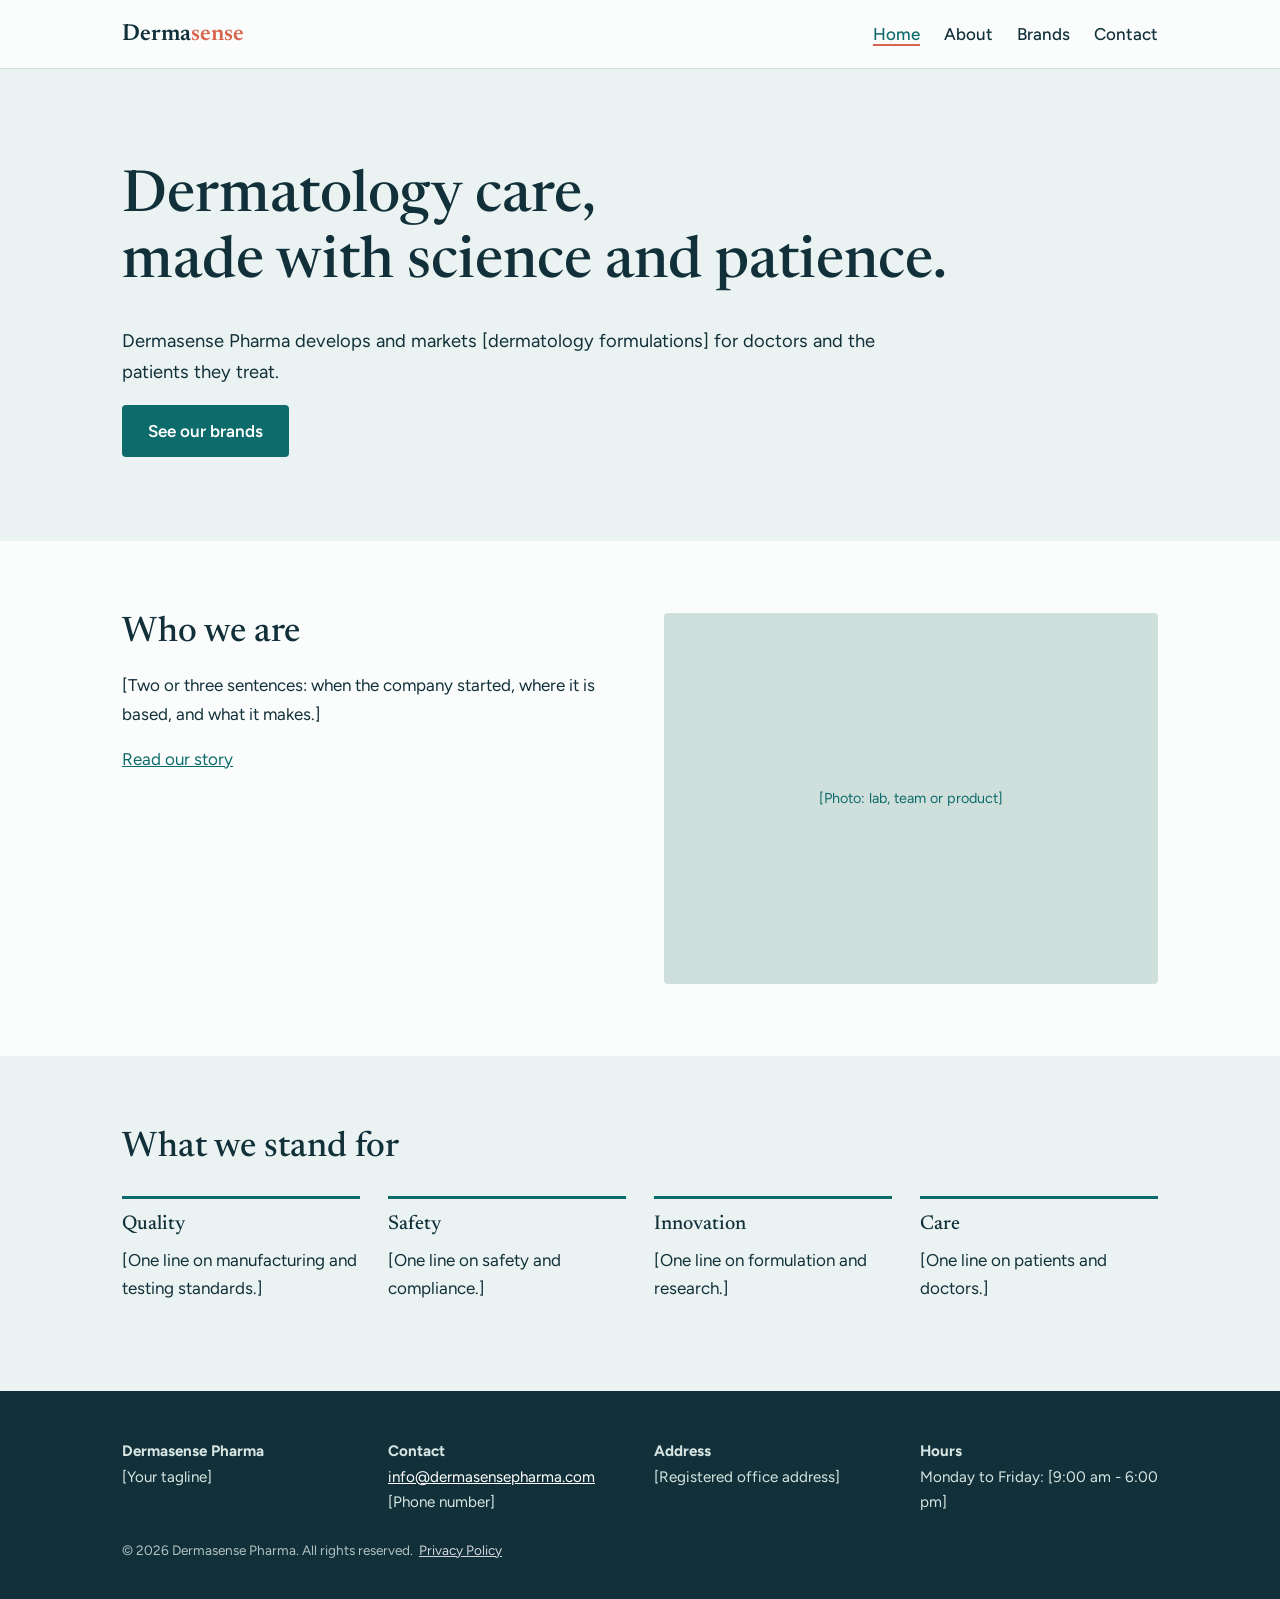
==== index.html @ 573aab42 "Add files via upload" ====
<!DOCTYPE html>
<html lang="en"><head><meta charset="utf-8">
<meta name="viewport" content="width=device-width,initial-scale=1">
<title>Dermatology formulations you can trust | Dermasense Pharma</title>
<meta name="description" content="Dermasense Pharma develops dermatology formulations with a focus on quality, safety and patient care.">
<link rel="canonical" href="https://dermasensepharma.com/index.html">
<link rel="preconnect" href="https://fonts.googleapis.com"><link rel="preconnect" href="https://fonts.gstatic.com" crossorigin>
<link href="https://fonts.googleapis.com/css2?family=Figtree:wght@400;500;600&family=Newsreader:wght@400;500&display=swap" rel="stylesheet">
<link rel="stylesheet" href="style.css"></head><body>
<header><div class="wrap"><a class="logo" href="index.html">Derma<span>sense</span></a>
<nav><a href="index.html" class="on">Home</a><a href="about.html">About</a><a href="brands.html">Brands</a><a href="contact.html">Contact</a></nav></div></header>
<main>
<section class="hero"><div class="wrap"><h1>Dermatology care,<br>made with science and patience.</h1><p>Dermasense Pharma develops and markets [dermatology formulations] for doctors and the patients they treat.</p><a class="btn" href="brands.html">See our brands</a></div></section>
<section><div class="wrap split"><div><h2>Who we are</h2><p>[Two or three sentences: when the company started, where it is based, and what it makes.]</p><p><a href="about.html">Read our story</a></p></div><div class="ph">[Photo: lab, team or product]</div></div></section>
<section class="alt"><div class="wrap"><h2>What we stand for</h2><div class="grid"><div><h3>Quality</h3><p>[One line on manufacturing and testing standards.]</p></div><div><h3>Safety</h3><p>[One line on safety and compliance.]</p></div><div><h3>Innovation</h3><p>[One line on formulation and research.]</p></div><div><h3>Care</h3><p>[One line on patients and doctors.]</p></div></div></div></section>
</main>
<footer><div class="wrap"><div class="grid">
<div><strong>Dermasense Pharma</strong><br>[Your tagline]</div>
<div><strong>Contact</strong><br><a href="mailto:info@dermasensepharma.com">info@dermasensepharma.com</a><br>[Phone number]</div>
<div><strong>Address</strong><br>[Registered office address]</div>
<div><strong>Hours</strong><br>Monday to Friday: [9:00 am - 6:00 pm]</div></div>
<p class="small">&copy; 2026 Dermasense Pharma. All rights reserved. &nbsp;<a href="privacy.html">Privacy Policy</a></p></div></footer>
</body></html>
---- style.css ----
:root{--ink:#12303a;--teal:#0e6b6b;--mist:#eaf3f1;--paper:#fbfdfc;--coral:#d9644f;--line:#cfe0dc}
*{box-sizing:border-box}html{scroll-behavior:smooth}
body{margin:0;font:17px/1.65 Figtree,system-ui,sans-serif;color:var(--ink);background:var(--paper)}
h1,h2,h3{font-family:Newsreader,Georgia,serif;line-height:1.15;margin:0 0 .5em;font-weight:500}
h1{font-size:clamp(2.2rem,5vw,3.6rem)}h2{font-size:clamp(1.6rem,3vw,2.2rem)}h3{font-size:1.25rem}
a{color:var(--teal)}p{max-width:68ch;margin:0 0 1em}
.wrap{max-width:1080px;margin:auto;padding:0 22px}
header{position:sticky;top:0;background:rgba(251,253,252,.94);backdrop-filter:blur(8px);border-bottom:1px solid var(--line);z-index:5}
header .wrap{display:flex;justify-content:space-between;align-items:center;height:68px}
.logo{font:600 1.45rem Newsreader,serif;color:var(--ink);text-decoration:none}.logo span{color:var(--coral)}
nav a{margin-left:24px;text-decoration:none;color:var(--ink);font-weight:500}
nav a:hover,nav a.on{color:var(--teal);border-bottom:2px solid var(--coral)}
.hero{background:var(--mist);padding:96px 0 84px}
.hero p{font-size:1.15rem}
.btn{display:inline-block;background:var(--teal);color:#fff;padding:12px 26px;border-radius:4px;text-decoration:none;font-weight:600;border:0;font:inherit;font-weight:600;cursor:pointer}
.btn:hover{background:var(--ink)}
section{padding:72px 0}section.alt{background:var(--mist)}
.grid{display:grid;grid-template-columns:repeat(auto-fit,minmax(230px,1fr));gap:28px;margin-top:28px}
.grid>div{border-top:3px solid var(--teal);padding-top:14px}
.split{display:grid;grid-template-columns:1fr 1fr;gap:48px;align-items:start}
.ph{background:var(--line);aspect-ratio:4/3;display:grid;place-items:center;color:var(--teal);font-size:.9rem;border-radius:4px}
form{display:grid;gap:14px;max-width:520px}
input,textarea{font:inherit;padding:11px;border:1px solid var(--line);border-radius:4px;width:100%}
:focus-visible{outline:3px solid var(--coral);outline-offset:2px}
footer{background:var(--ink);color:#d7e6e2;padding:48px 0 24px;font-size:.95rem}
footer a{color:#fff}footer .grid{margin:0 0 24px}footer .grid>div{border-top:0;padding:0}
.small{font-size:.85rem;opacity:.8}
@media(max-width:760px){.split{grid-template-columns:1fr}nav a{margin-left:14px;font-size:.95rem}.logo{font-size:1.2rem}header .wrap{height:auto;padding:12px 22px;flex-wrap:wrap}}
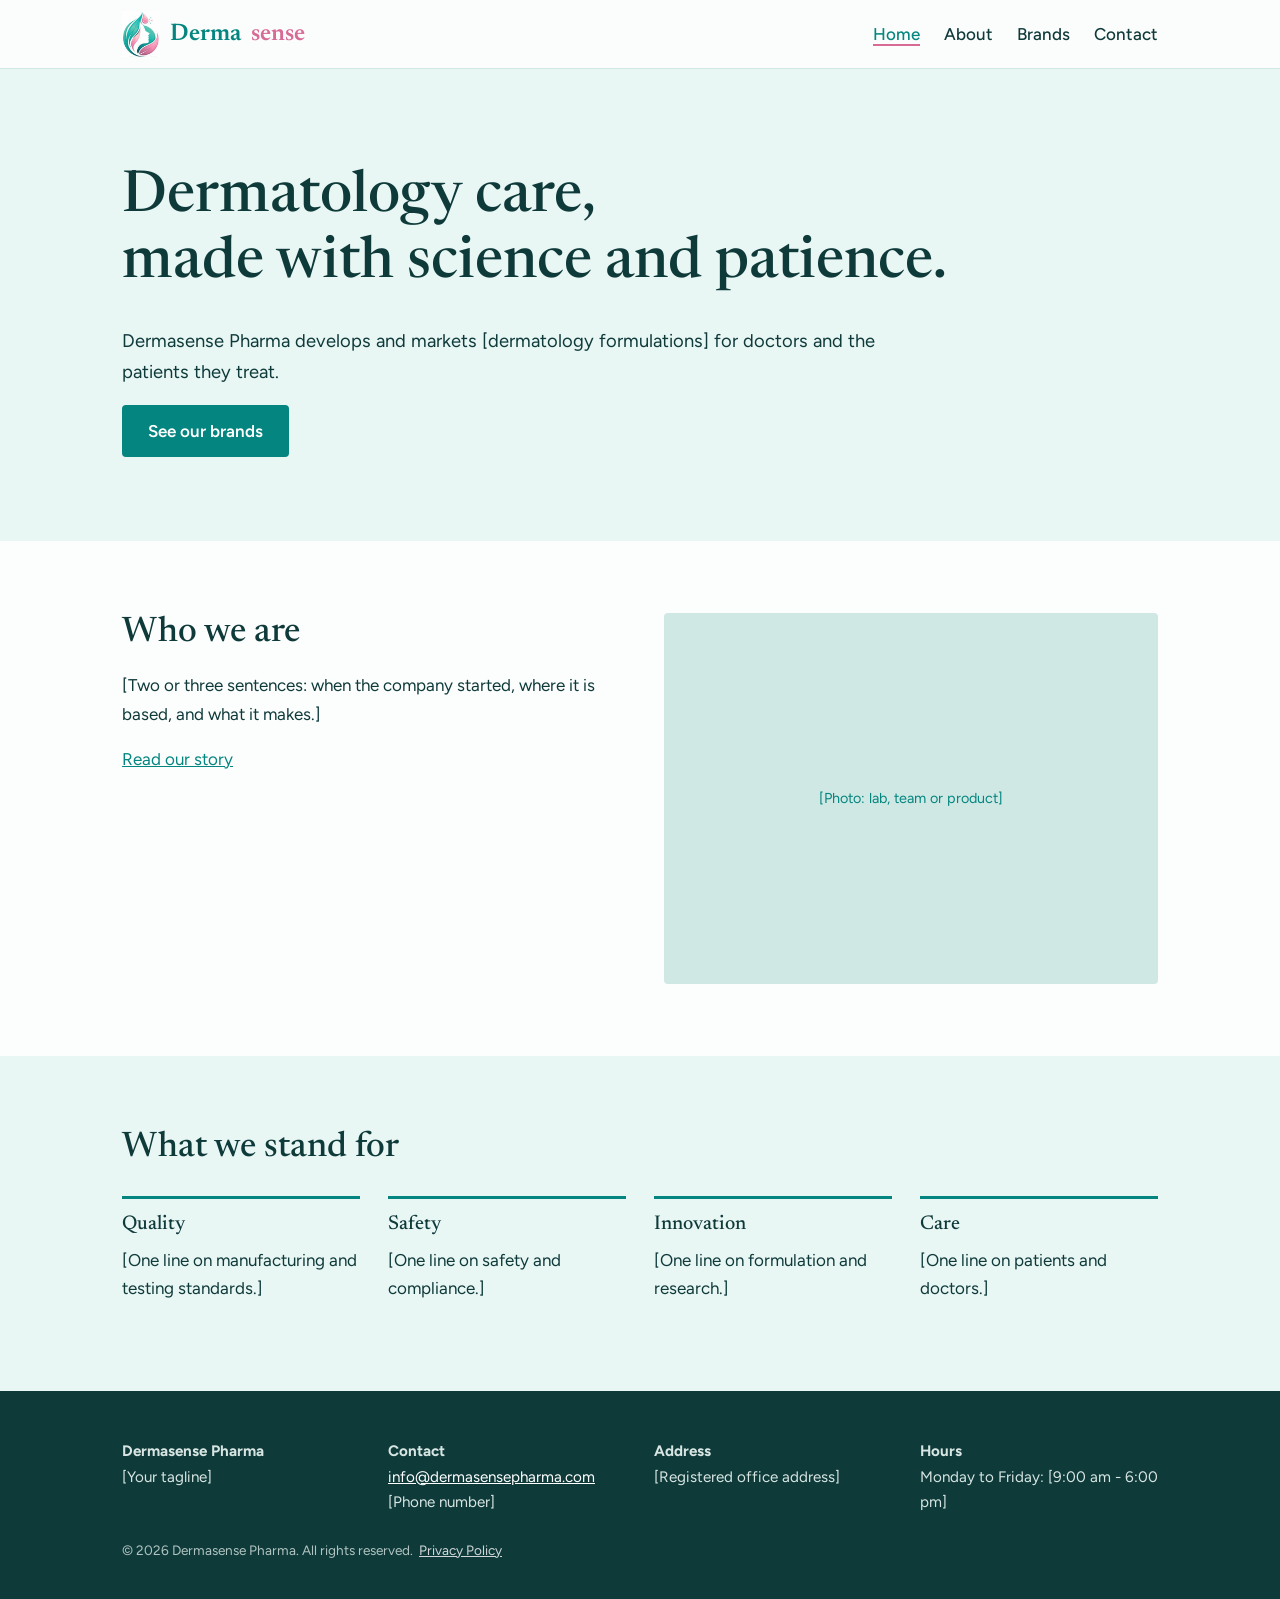
==== commit 9b6ab6d4: "Add files via upload" ====
--- a/index.html
+++ b/index.html
@@ -6,8 +6,8 @@
 <link rel="canonical" href="https://dermasensepharma.com/index.html">
 <link rel="preconnect" href="https://fonts.googleapis.com"><link rel="preconnect" href="https://fonts.gstatic.com" crossorigin>
 <link href="https://fonts.googleapis.com/css2?family=Figtree:wght@400;500;600&family=Newsreader:wght@400;500&display=swap" rel="stylesheet">
-<link rel="stylesheet" href="style.css"></head><body>
-<header><div class="wrap"><a class="logo" href="index.html">Derma<span>sense</span></a>
+<link rel="icon" type="image/png" href="favicon.png"><link rel="stylesheet" href="style.css"></head><body>
+<header><div class="wrap"><a class="logo" href="index.html"><img src="emblem.png" alt="">Derma<span>sense</span></a>
 <nav><a href="index.html" class="on">Home</a><a href="about.html">About</a><a href="brands.html">Brands</a><a href="contact.html">Contact</a></nav></div></header>
 <main>
 <section class="hero"><div class="wrap"><h1>Dermatology care,<br>made with science and patience.</h1><p>Dermasense Pharma develops and markets [dermatology formulations] for doctors and the patients they treat.</p><a class="btn" href="brands.html">See our brands</a></div></section>
--- a/style.css
+++ b/style.css
@@ -1,4 +1,4 @@
-:root{--ink:#12303a;--teal:#0e6b6b;--mist:#eaf3f1;--paper:#fbfdfc;--coral:#d9644f;--line:#cfe0dc}
+:root{--ink:#0f3a3a;--teal:#04857f;--mist:#e8f6f4;--paper:#fcfefd;--coral:#d86a96;--line:#cfe8e4}
 *{box-sizing:border-box}html{scroll-behavior:smooth}
 body{margin:0;font:17px/1.65 Figtree,system-ui,sans-serif;color:var(--ink);background:var(--paper)}
 h1,h2,h3{font-family:Newsreader,Georgia,serif;line-height:1.15;margin:0 0 .5em;font-weight:500}
@@ -7,7 +7,7 @@
 .wrap{max-width:1080px;margin:auto;padding:0 22px}
 header{position:sticky;top:0;background:rgba(251,253,252,.94);backdrop-filter:blur(8px);border-bottom:1px solid var(--line);z-index:5}
 header .wrap{display:flex;justify-content:space-between;align-items:center;height:68px}
-.logo{font:600 1.45rem Newsreader,serif;color:var(--ink);text-decoration:none}.logo span{color:var(--coral)}
+.logo{display:flex;align-items:center;gap:10px;font:600 1.5rem Newsreader,serif;color:var(--teal);text-decoration:none}.logo span{color:var(--coral)}.logo img{height:46px;width:auto}
 nav a{margin-left:24px;text-decoration:none;color:var(--ink);font-weight:500}
 nav a:hover,nav a.on{color:var(--teal);border-bottom:2px solid var(--coral)}
 .hero{background:var(--mist);padding:96px 0 84px}
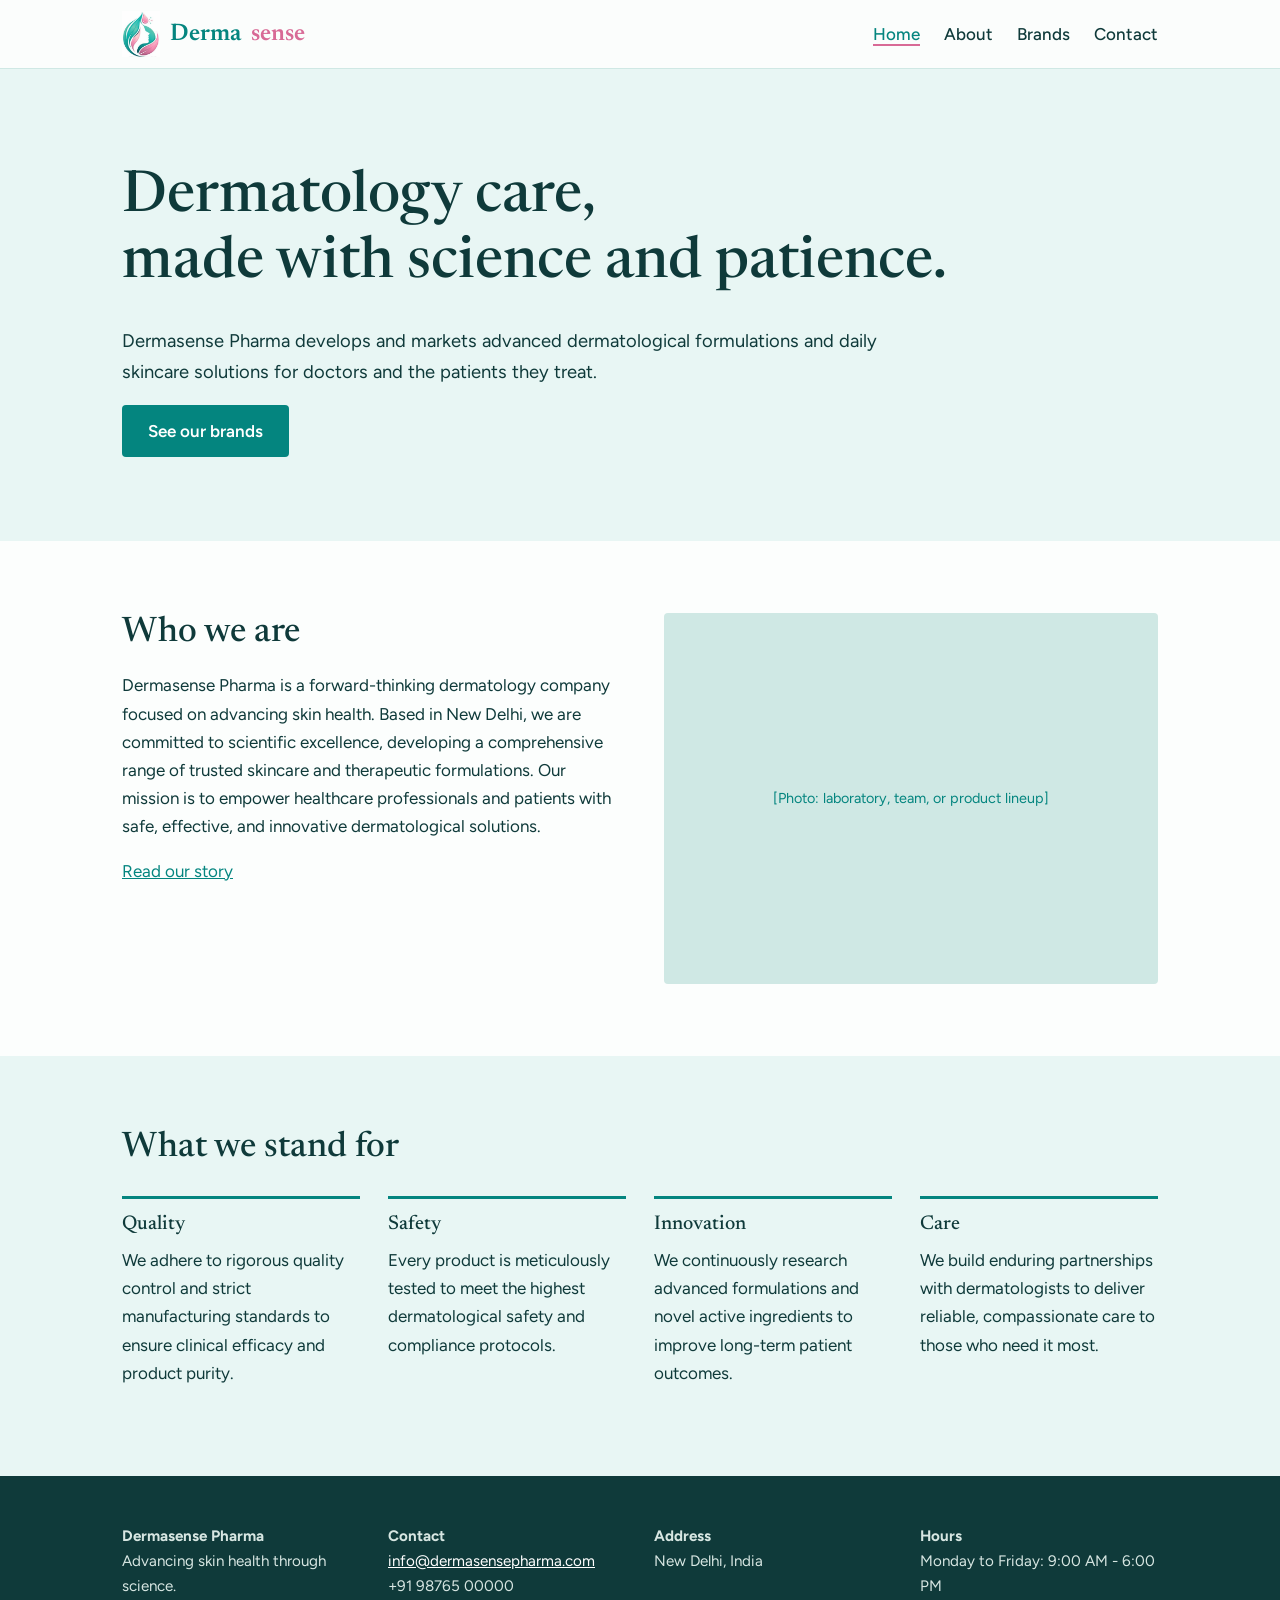
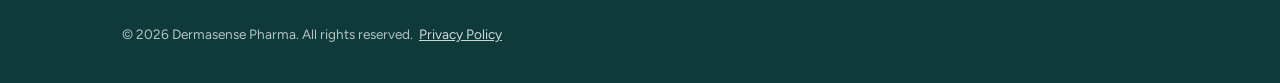
==== commit aeb4f98a: "Update index.html" ====
--- a/index.html
+++ b/index.html
@@ -10,14 +10,14 @@
 <header><div class="wrap"><a class="logo" href="index.html"><img src="emblem.png" alt="">Derma<span>sense</span></a>
 <nav><a href="index.html" class="on">Home</a><a href="about.html">About</a><a href="brands.html">Brands</a><a href="contact.html">Contact</a></nav></div></header>
 <main>
-<section class="hero"><div class="wrap"><h1>Dermatology care,<br>made with science and patience.</h1><p>Dermasense Pharma develops and markets [dermatology formulations] for doctors and the patients they treat.</p><a class="btn" href="brands.html">See our brands</a></div></section>
-<section><div class="wrap split"><div><h2>Who we are</h2><p>[Two or three sentences: when the company started, where it is based, and what it makes.]</p><p><a href="about.html">Read our story</a></p></div><div class="ph">[Photo: lab, team or product]</div></div></section>
-<section class="alt"><div class="wrap"><h2>What we stand for</h2><div class="grid"><div><h3>Quality</h3><p>[One line on manufacturing and testing standards.]</p></div><div><h3>Safety</h3><p>[One line on safety and compliance.]</p></div><div><h3>Innovation</h3><p>[One line on formulation and research.]</p></div><div><h3>Care</h3><p>[One line on patients and doctors.]</p></div></div></div></section>
+<section class="hero"><div class="wrap"><h1>Dermatology care,<br>made with science and patience.</h1><p>Dermasense Pharma develops and markets advanced dermatological formulations and daily skincare solutions for doctors and the patients they treat.</p><a class="btn" href="brands.html">See our brands</a></div></section>
+<section><div class="wrap split"><div><h2>Who we are</h2><p>Dermasense Pharma is a forward-thinking dermatology company focused on advancing skin health. Based in New Delhi, we are committed to scientific excellence, developing a comprehensive range of trusted skincare and therapeutic formulations. Our mission is to empower healthcare professionals and patients with safe, effective, and innovative dermatological solutions.</p><p><a href="about.html">Read our story</a></p></div><div class="ph">[Photo: laboratory, team, or product lineup]</div></div></section>
+<section class="alt"><div class="wrap"><h2>What we stand for</h2><div class="grid"><div><h3>Quality</h3><p>We adhere to rigorous quality control and strict manufacturing standards to ensure clinical efficacy and product purity.</p></div><div><h3>Safety</h3><p>Every product is meticulously tested to meet the highest dermatological safety and compliance protocols.</p></div><div><h3>Innovation</h3><p>We continuously research advanced formulations and novel active ingredients to improve long-term patient outcomes.</p></div><div><h3>Care</h3><p>We build enduring partnerships with dermatologists to deliver reliable, compassionate care to those who need it most.</p></div></div></div></section>
 </main>
 <footer><div class="wrap"><div class="grid">
-<div><strong>Dermasense Pharma</strong><br>[Your tagline]</div>
-<div><strong>Contact</strong><br><a href="mailto:info@dermasensepharma.com">info@dermasensepharma.com</a><br>[Phone number]</div>
-<div><strong>Address</strong><br>[Registered office address]</div>
-<div><strong>Hours</strong><br>Monday to Friday: [9:00 am - 6:00 pm]</div></div>
+<div><strong>Dermasense Pharma</strong><br>Advancing skin health through science.</div>
+<div><strong>Contact</strong><br><a href="mailto:info@dermasensepharma.com">info@dermasensepharma.com</a><br>+91 98765 00000</div>
+<div><strong>Address</strong><br>New Delhi, India</div>
+<div><strong>Hours</strong><br>Monday to Friday: 9:00 AM - 6:00 PM</div></div>
 <p class="small">&copy; 2026 Dermasense Pharma. All rights reserved. &nbsp;<a href="privacy.html">Privacy Policy</a></p></div></footer>
 </body></html>
